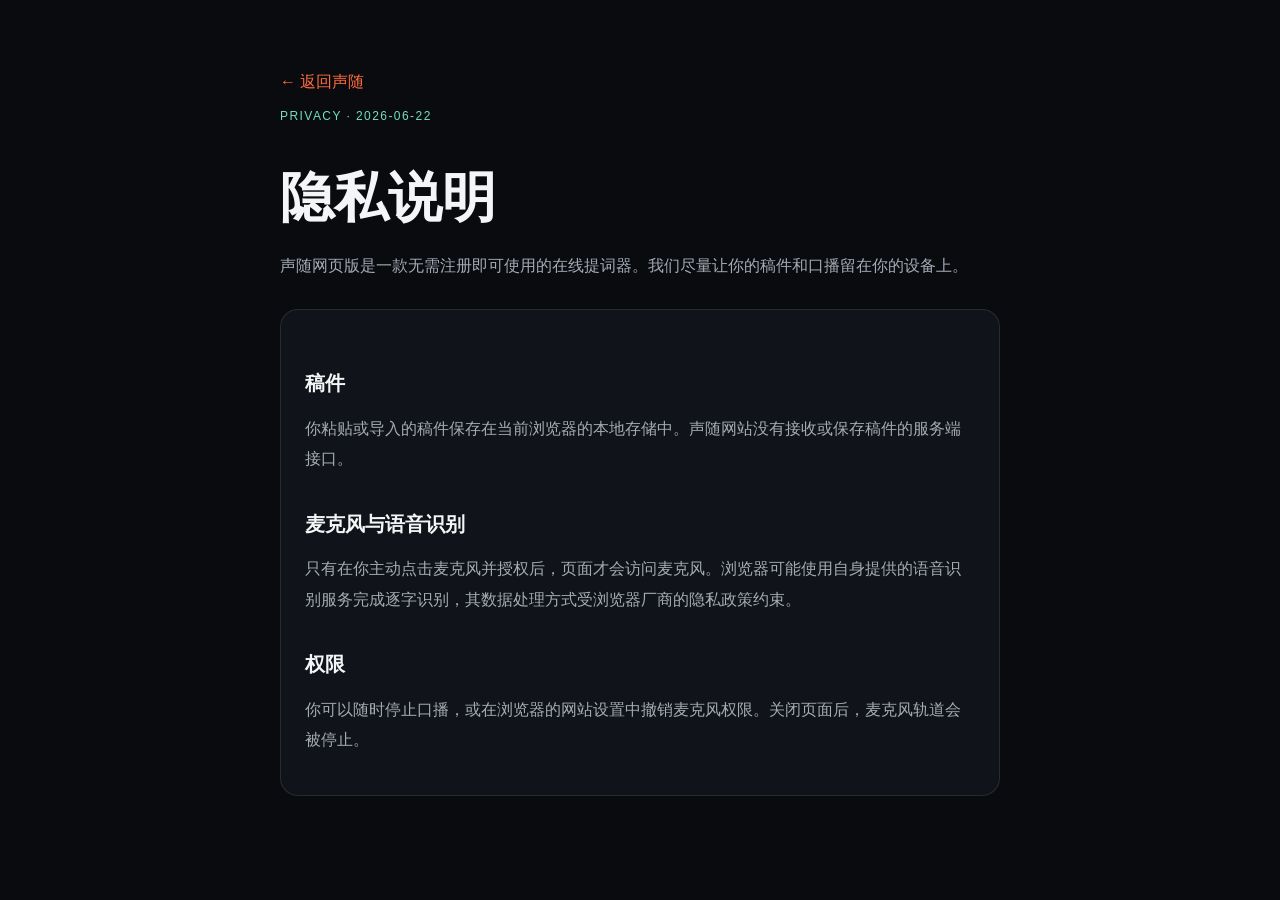
==== privacy.html @ a20aee81 "部署声随免费在线提词器" ====
<!doctype html>
<html lang="zh-CN">
  <head>
    <meta charset="UTF-8" />
    <meta name="viewport" content="width=device-width, initial-scale=1.0" />
    <meta name="theme-color" content="#0b0d12" />
    <meta name="description" content="声随在线提词器隐私说明。" />
    <link rel="canonical" href="https://shengsui.top/privacy.html" />
    <title>隐私说明 · 声随</title>
    <style>
      :root { color-scheme: dark; font-family: Inter, -apple-system, BlinkMacSystemFont, "PingFang SC", sans-serif; }
      * { box-sizing: border-box; }
      body { margin: 0; color: #f4f5f7; background: #090b0f; }
      main { width: min(720px, calc(100% - 40px)); margin: 0 auto; padding: 72px 0; }
      a { color: #ff6b3d; text-decoration: none; }
      h1 { margin: 34px 0 12px; font-size: clamp(32px, 6vw, 54px); }
      h2 { margin-top: 36px; font-size: 20px; }
      p, li { color: #a5abb5; line-height: 1.9; }
      .tag { color: #70e1ba; font-size: 12px; letter-spacing: .12em; }
      .card { margin-top: 28px; padding: 24px; border: 1px solid rgba(255,255,255,.1); border-radius: 18px; background: #101319; }
    </style>
  </head>
  <body>
    <main>
      <a href="./">← 返回声随</a>
      <p class="tag">PRIVACY · 2026-06-22</p>
      <h1>隐私说明</h1>
      <p>声随网页版是一款无需注册即可使用的在线提词器。我们尽量让你的稿件和口播留在你的设备上。</p>
      <div class="card">
        <h2>稿件</h2>
        <p>你粘贴或导入的稿件保存在当前浏览器的本地存储中。声随网站没有接收或保存稿件的服务端接口。</p>
        <h2>麦克风与语音识别</h2>
        <p>只有在你主动点击麦克风并授权后，页面才会访问麦克风。浏览器可能使用自身提供的语音识别服务完成逐字识别，其数据处理方式受浏览器厂商的隐私政策约束。</p>
        <h2>权限</h2>
        <p>你可以随时停止口播，或在浏览器的网站设置中撤销麦克风权限。关闭页面后，麦克风轨道会被停止。</p>
      </div>
    </main>
  </body>
</html>
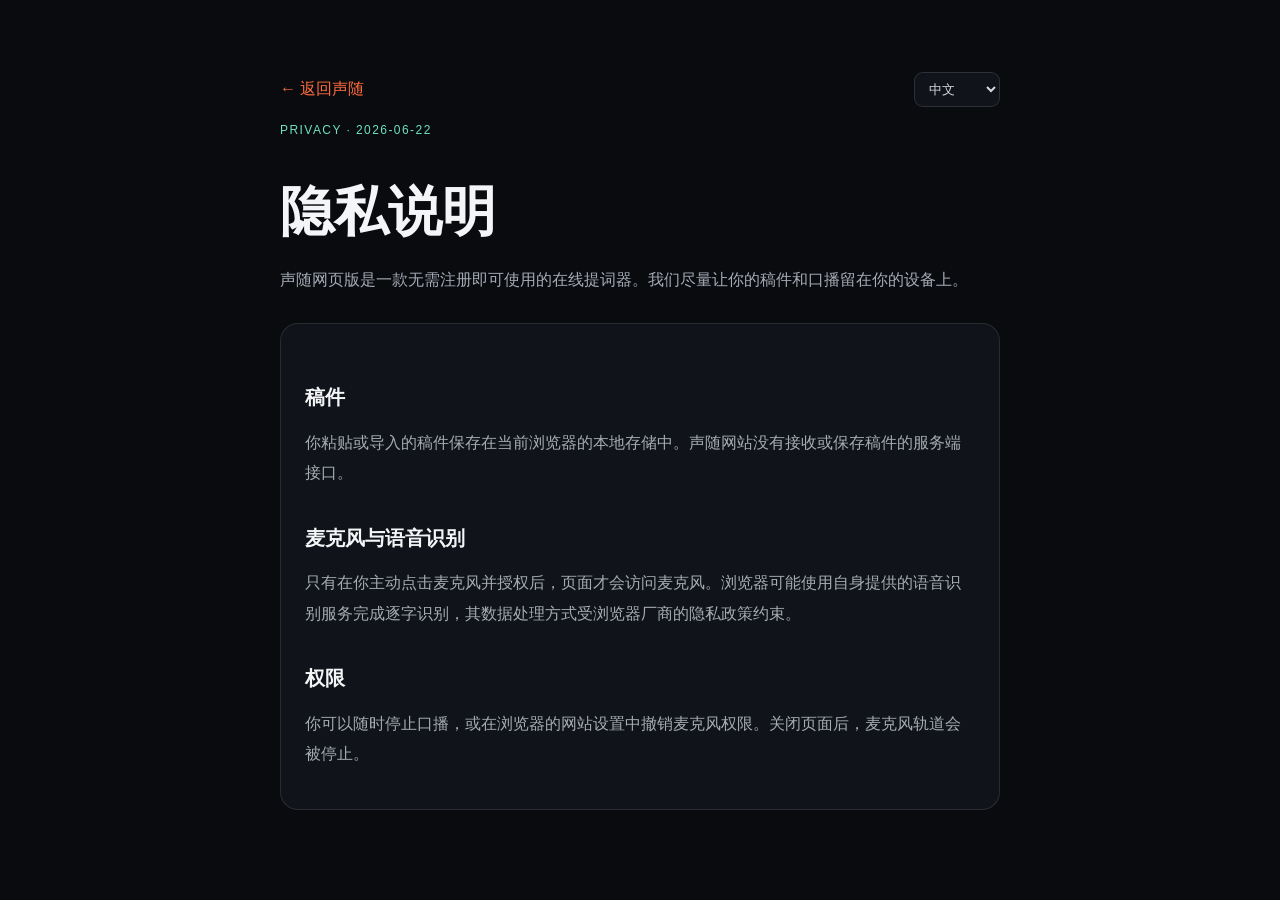
==== commit f3f95216: "新增中英日三语实时切换" ====
--- a/privacy.html
+++ b/privacy.html
@@ -13,6 +13,8 @@
       body { margin: 0; color: #f4f5f7; background: #090b0f; }
       main { width: min(720px, calc(100% - 40px)); margin: 0 auto; padding: 72px 0; }
       a { color: #ff6b3d; text-decoration: none; }
+      nav { display: flex; align-items: center; justify-content: space-between; gap: 16px; }
+      select { padding: 8px 10px; border: 1px solid rgba(255,255,255,.12); border-radius: 9px; outline: 0; color: #d5d8de; background: #101319; }
       h1 { margin: 34px 0 12px; font-size: clamp(32px, 6vw, 54px); }
       h2 { margin-top: 36px; font-size: 20px; }
       p, li { color: #a5abb5; line-height: 1.9; }
@@ -22,18 +24,63 @@
   </head>
   <body>
     <main>
-      <a href="./">← 返回声随</a>
+      <nav>
+        <a href="./" data-key="back">← 返回声随</a>
+        <select id="languageSelect" aria-label="Language">
+          <option value="zh">中文</option>
+          <option value="en">English</option>
+          <option value="ja">日本語</option>
+        </select>
+      </nav>
       <p class="tag">PRIVACY · 2026-06-22</p>
-      <h1>隐私说明</h1>
-      <p>声随网页版是一款无需注册即可使用的在线提词器。我们尽量让你的稿件和口播留在你的设备上。</p>
+      <h1 data-key="title">隐私说明</h1>
+      <p data-key="intro">声随网页版是一款无需注册即可使用的在线提词器。我们尽量让你的稿件和口播留在你的设备上。</p>
       <div class="card">
-        <h2>稿件</h2>
-        <p>你粘贴或导入的稿件保存在当前浏览器的本地存储中。声随网站没有接收或保存稿件的服务端接口。</p>
-        <h2>麦克风与语音识别</h2>
-        <p>只有在你主动点击麦克风并授权后，页面才会访问麦克风。浏览器可能使用自身提供的语音识别服务完成逐字识别，其数据处理方式受浏览器厂商的隐私政策约束。</p>
-        <h2>权限</h2>
-        <p>你可以随时停止口播，或在浏览器的网站设置中撤销麦克风权限。关闭页面后，麦克风轨道会被停止。</p>
+        <h2 data-key="scriptTitle">稿件</h2>
+        <p data-key="scriptText">你粘贴或导入的稿件保存在当前浏览器的本地存储中。声随网站没有接收或保存稿件的服务端接口。</p>
+        <h2 data-key="micTitle">麦克风与语音识别</h2>
+        <p data-key="micText">只有在你主动点击麦克风并授权后，页面才会访问麦克风。浏览器可能使用自身提供的语音识别服务完成逐字识别，其数据处理方式受浏览器厂商的隐私政策约束。</p>
+        <h2 data-key="permissionTitle">权限</h2>
+        <p data-key="permissionText">你可以随时停止口播，或在浏览器的网站设置中撤销麦克风权限。关闭页面后，麦克风轨道会被停止。</p>
       </div>
     </main>
+    <script>
+      const copy = {
+        zh: {
+          lang: "zh-CN", pageTitle: "隐私说明 · 声随", back: "← 返回声随", title: "隐私说明",
+          intro: "声随网页版是一款无需注册即可使用的在线提词器。我们尽量让你的稿件和口播留在你的设备上。",
+          scriptTitle: "稿件", scriptText: "你粘贴或导入的稿件保存在当前浏览器的本地存储中。声随网站没有接收或保存稿件的服务端接口。",
+          micTitle: "麦克风与语音识别", micText: "只有在你主动点击麦克风并授权后，页面才会访问麦克风。浏览器可能使用自身提供的语音识别服务完成逐字识别，其数据处理方式受浏览器厂商的隐私政策约束。",
+          permissionTitle: "权限", permissionText: "你可以随时停止口播，或在浏览器的网站设置中撤销麦克风权限。关闭页面后，麦克风轨道会被停止。"
+        },
+        en: {
+          lang: "en", pageTitle: "Privacy · Shengsui", back: "← Back to Shengsui", title: "Privacy",
+          intro: "Shengsui is a free teleprompter that works without registration. We aim to keep your script and speech on your device.",
+          scriptTitle: "Your script", scriptText: "Scripts you paste or import are stored in this browser's local storage. Shengsui has no server endpoint for receiving or storing them.",
+          micTitle: "Microphone and recognition", micText: "The page accesses your microphone only after you click it and grant permission. Your browser may use its own speech-recognition service, governed by the browser provider's privacy policy.",
+          permissionTitle: "Permissions", permissionText: "You can stop at any time or revoke microphone access in browser site settings. Microphone tracks stop when the page closes."
+        },
+        ja: {
+          lang: "ja", pageTitle: "プライバシー · 声随", back: "← 声随に戻る", title: "プライバシー",
+          intro: "声随Web版は登録不要のオンラインプロンプターです。原稿と音声をできる限り端末内に留めます。",
+          scriptTitle: "原稿", scriptText: "貼り付けまたは読み込んだ原稿は、このブラウザのローカルストレージに保存されます。声随には原稿を受信・保存するサーバーAPIはありません。",
+          micTitle: "マイクと音声認識", micText: "マイクをクリックして許可した場合のみアクセスします。ブラウザ独自の音声認識サービスが使われる場合があり、その処理は各ブラウザ提供者のプライバシーポリシーに従います。",
+          permissionTitle: "権限", permissionText: "いつでも停止でき、ブラウザのサイト設定からマイク権限を取り消せます。ページを閉じるとマイクは停止します。"
+        }
+      };
+      const select = document.querySelector("#languageSelect");
+      const applyLanguage = (language) => {
+        const selected = copy[language] ? language : "zh";
+        localStorage.setItem("shengsui-language", selected);
+        select.value = selected;
+        document.documentElement.lang = copy[selected].lang;
+        document.title = copy[selected].pageTitle;
+        document.querySelectorAll("[data-key]").forEach((element) => {
+          element.textContent = copy[selected][element.dataset.key];
+        });
+      };
+      select.addEventListener("change", (event) => applyLanguage(event.target.value));
+      applyLanguage(localStorage.getItem("shengsui-language") || "zh");
+    </script>
   </body>
 </html>
